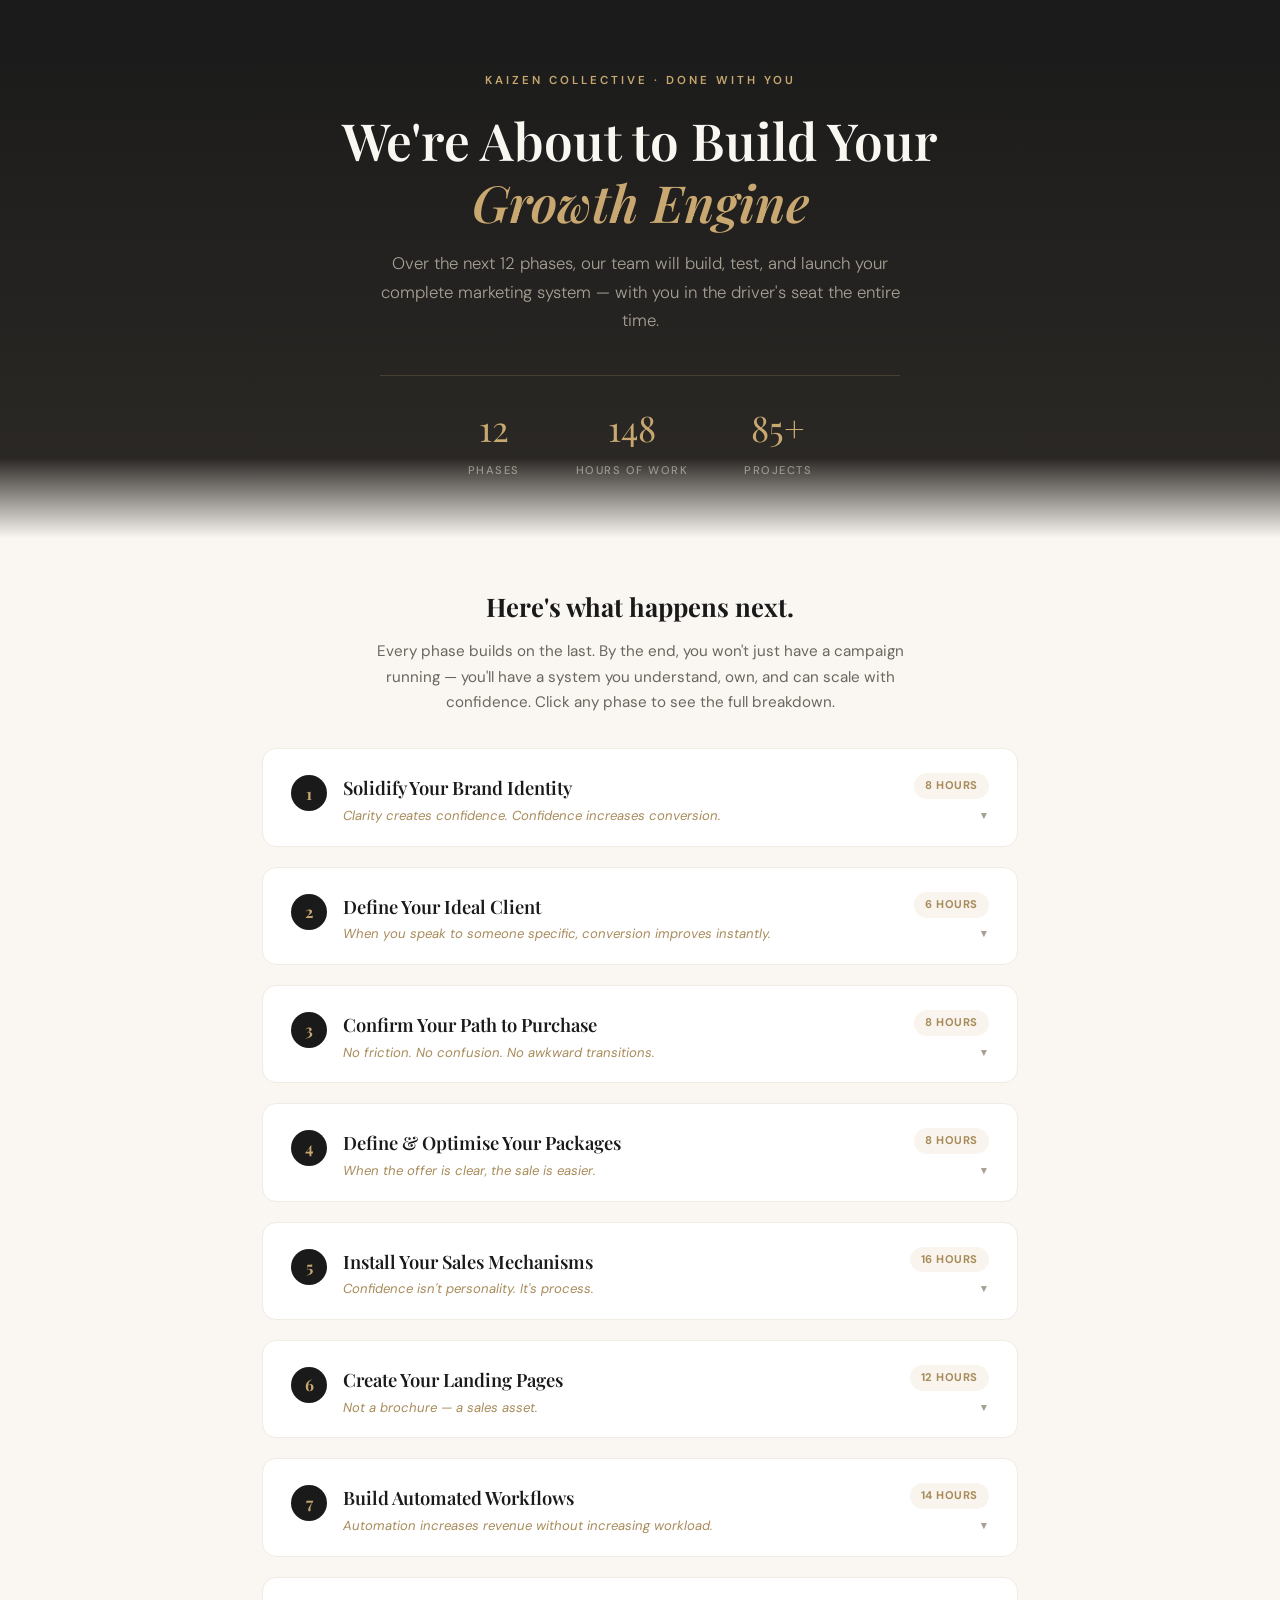
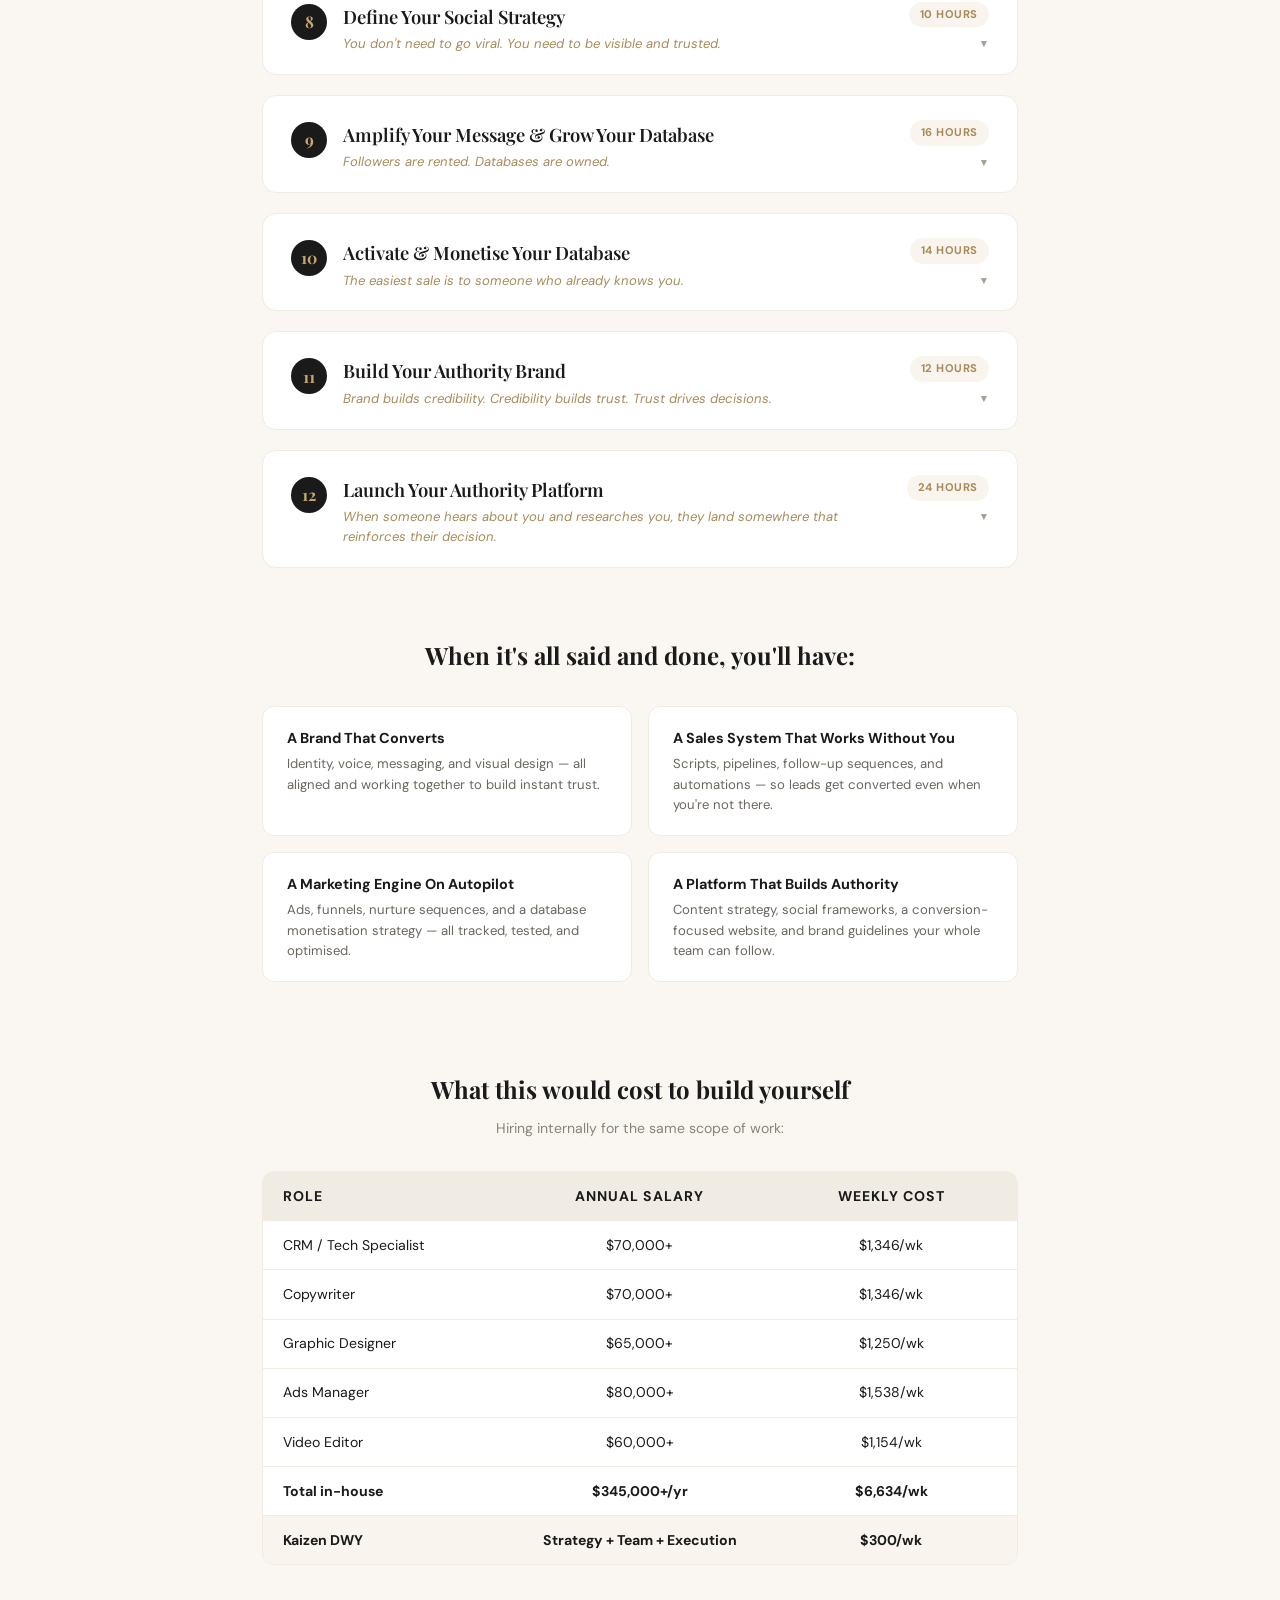
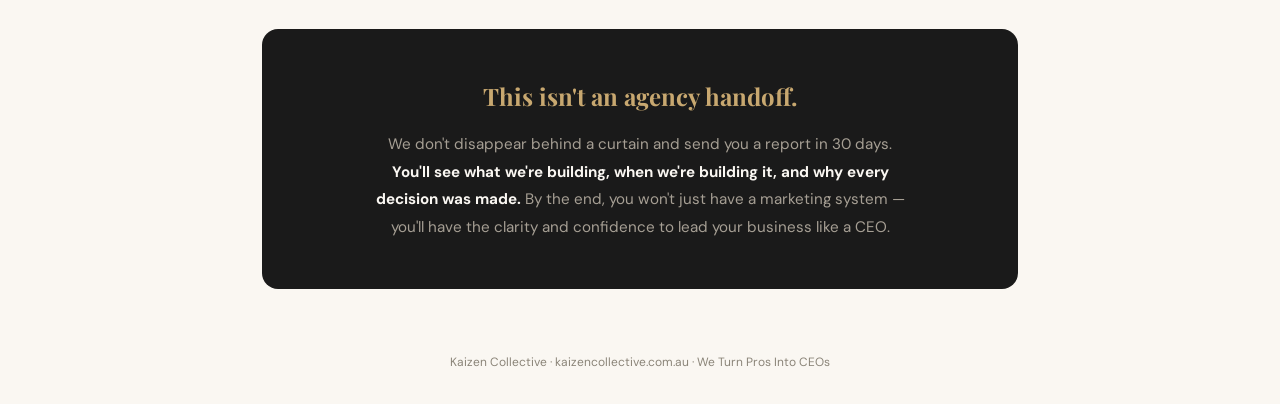
==== index.html @ 789f0803 "Initial commit: 12-phase onboarding welcome deck + internal checklist Client-facing welcome deck (in" ====
<!DOCTYPE html>
<html lang="en">
<head>
<meta charset="UTF-8">
<meta name="viewport" content="width=device-width, initial-scale=1.0">
<title>Your Growth Engine — Kaizen Collective</title>
<style>
  @import url('https://fonts.googleapis.com/css2?family=Playfair+Display:ital,wght@0,400;0,500;0,600;0,700;1,400;1,500&family=DM+Sans:wght@300;400;500;600;700&display=swap');

  :root {
    --cream: #FAF7F2;
    --cream-dark: #F0EBE3;
    --ink: #1A1A1A;
    --ink-soft: #2D2A26;
    --gold: #C8A870;
    --gold-dark: #A88B5A;
    --gold-light: #E8D5B5;
    --gold-glow: rgba(200, 168, 112, 0.12);
    --green: #2D6A4F;
    --green-light: #E8F5E9;
    --blue: #2C5F8A;
    --blue-light: #E3F2FD;
    --purple: #6B4C9A;
    --purple-light: #F3E8FF;
    --orange: #D4740E;
    --orange-light: #FFF3E0;
    --gray-300: #C9C3B8;
    --gray-400: #A69F94;
    --gray-500: #8A8478;
    --gray-600: #6B665E;
    --white: #FFFFFF;
  }

  * { margin: 0; padding: 0; box-sizing: border-box; }

  body {
    font-family: 'DM Sans', sans-serif;
    background: var(--cream);
    color: var(--ink);
    line-height: 1.6;
    -webkit-font-smoothing: antialiased;
  }

  /* ─── HERO ─── */
  .hero {
    padding: 4.5rem 2rem 3.5rem;
    text-align: center;
    background: linear-gradient(180deg, var(--ink) 0%, var(--ink-soft) 100%);
    color: var(--cream);
    position: relative;
    overflow: hidden;
  }

  .hero::after {
    content: '';
    position: absolute;
    bottom: 0;
    left: 0;
    right: 0;
    height: 80px;
    background: linear-gradient(180deg, transparent, var(--cream));
  }

  .hero-eyebrow {
    font-size: 0.72rem;
    letter-spacing: 3px;
    text-transform: uppercase;
    color: var(--gold);
    font-weight: 600;
    margin-bottom: 1.25rem;
  }

  .hero h1 {
    font-family: 'Playfair Display', serif;
    font-size: clamp(2rem, 5vw, 3.2rem);
    font-weight: 600;
    line-height: 1.2;
    margin-bottom: 1rem;
    max-width: 700px;
    margin-left: auto;
    margin-right: auto;
  }

  .hero h1 em {
    font-style: italic;
    color: var(--gold);
  }

  .hero-sub {
    font-size: 1.05rem;
    color: var(--gray-400);
    max-width: 560px;
    margin: 0 auto 2.5rem;
    line-height: 1.7;
    font-weight: 300;
  }

  .hero-stats {
    display: flex;
    justify-content: center;
    gap: 3.5rem;
    padding-top: 1.5rem;
    border-top: 1px solid rgba(200, 168, 112, 0.2);
    max-width: 520px;
    margin: 0 auto;
  }

  .hero-stat-number {
    font-family: 'Playfair Display', serif;
    font-size: 2.2rem;
    color: var(--gold);
    display: block;
  }

  .hero-stat-label {
    font-size: 0.7rem;
    text-transform: uppercase;
    letter-spacing: 1.5px;
    color: var(--gray-500);
    font-weight: 500;
  }

  /* ─── CONTAINER ─── */
  .container {
    max-width: 820px;
    margin: 0 auto;
    padding: 0 2rem;
  }

  /* ─── INTRO ─── */
  .intro {
    text-align: center;
    padding: 3rem 0 2rem;
  }

  .intro h2 {
    font-family: 'Playfair Display', serif;
    font-size: 1.6rem;
    margin-bottom: 0.75rem;
  }

  .intro p {
    color: var(--gray-600);
    font-size: 0.95rem;
    max-width: 580px;
    margin: 0 auto;
    line-height: 1.7;
  }

  /* ─── PHASE CARDS ─── */
  .phase-card {
    background: var(--white);
    border: 1px solid var(--cream-dark);
    border-radius: 14px;
    margin-bottom: 1.25rem;
    overflow: hidden;
    transition: border-color 0.2s;
  }

  .phase-card:hover {
    border-color: var(--gold-light);
  }

  .phase-header {
    display: flex;
    align-items: flex-start;
    gap: 1rem;
    padding: 1.5rem 1.75rem 1.25rem;
    cursor: pointer;
    user-select: none;
  }

  .phase-number {
    width: 36px;
    height: 36px;
    background: var(--ink);
    color: var(--gold);
    font-family: 'Playfair Display', serif;
    font-size: 1rem;
    font-weight: 700;
    border-radius: 50%;
    display: flex;
    align-items: center;
    justify-content: center;
    flex-shrink: 0;
    margin-top: 2px;
  }

  .phase-info { flex: 1; }

  .phase-title {
    font-family: 'Playfair Display', serif;
    font-size: 1.15rem;
    font-weight: 600;
    margin-bottom: 0.2rem;
  }

  .phase-focus {
    font-size: 0.82rem;
    color: var(--gold-dark);
    font-style: italic;
    line-height: 1.5;
  }

  .phase-meta-right {
    display: flex;
    flex-direction: column;
    align-items: flex-end;
    gap: 0.3rem;
    flex-shrink: 0;
  }

  .hours-badge {
    font-size: 0.7rem;
    font-weight: 700;
    letter-spacing: 0.5px;
    color: var(--gold-dark);
    background: var(--gold-glow);
    padding: 0.25rem 0.7rem;
    border-radius: 20px;
    white-space: nowrap;
  }

  .expand-arrow {
    font-size: 0.65rem;
    color: var(--gray-400);
    transition: transform 0.25s;
    margin-top: 0.25rem;
  }

  .phase-card.open .expand-arrow { transform: rotate(180deg); }

  .phase-body {
    display: none;
    padding: 0 1.75rem 1.5rem;
  }

  .phase-card.open .phase-body { display: block; }

  .phase-divider {
    height: 1px;
    background: var(--cream-dark);
    margin-bottom: 1.25rem;
  }

  .quad-grid {
    display: grid;
    grid-template-columns: 1fr 1fr;
    gap: 1rem;
  }

  .quad-box {
    padding: 1rem 1.15rem;
    border-radius: 10px;
    font-size: 0.84rem;
    line-height: 1.6;
  }

  .quad-box h4 {
    font-size: 0.68rem;
    letter-spacing: 1.5px;
    text-transform: uppercase;
    font-weight: 700;
    margin-bottom: 0.5rem;
    display: flex;
    align-items: center;
    gap: 0.4rem;
  }

  .quad-box ul {
    list-style: none;
    display: flex;
    flex-direction: column;
    gap: 0.35rem;
  }

  .quad-box li {
    display: flex;
    gap: 0.5rem;
    align-items: flex-start;
  }

  .quad-box li::before {
    content: '—';
    flex-shrink: 0;
    margin-top: 0;
  }

  .quad-outcome {
    background: var(--green-light);
    border: 1px solid #C8E6C9;
  }

  .quad-outcome h4 { color: var(--green); }
  .quad-outcome li::before { color: var(--green); }

  .quad-need {
    background: var(--orange-light);
    border: 1px solid #FFE0B2;
  }

  .quad-need h4 { color: var(--orange); }
  .quad-need li::before { color: var(--orange); }

  .quad-do {
    background: var(--blue-light);
    border: 1px solid #BBDEFB;
  }

  .quad-do h4 { color: var(--blue); }
  .quad-do li::before { color: var(--blue); }

  .quad-get {
    background: var(--purple-light);
    border: 1px solid #E1BEE7;
  }

  .quad-get h4 { color: var(--purple); }
  .quad-get li::before { color: var(--purple); }

  /* ─── OUTCOMES ─── */
  .outcomes {
    padding: 3rem 0;
  }

  .outcomes h2 {
    font-family: 'Playfair Display', serif;
    font-size: 1.5rem;
    text-align: center;
    margin-bottom: 2rem;
  }

  .outcome-grid {
    display: grid;
    grid-template-columns: 1fr 1fr;
    gap: 1rem;
  }

  .outcome-card {
    background: var(--white);
    border: 1px solid var(--cream-dark);
    border-radius: 12px;
    padding: 1.25rem 1.5rem;
  }

  .outcome-title {
    font-weight: 700;
    font-size: 0.9rem;
    margin-bottom: 0.25rem;
  }

  .outcome-desc {
    font-size: 0.82rem;
    color: var(--gray-600);
    line-height: 1.55;
  }

  /* ─── COMPARISON ─── */
  .comparison {
    padding: 2.5rem 0 3rem;
  }

  .comparison h2 {
    font-family: 'Playfair Display', serif;
    font-size: 1.5rem;
    text-align: center;
    margin-bottom: 0.5rem;
  }

  .comparison-sub {
    text-align: center;
    color: var(--gray-500);
    font-size: 0.88rem;
    margin-bottom: 2rem;
  }

  .comparison-table {
    background: var(--white);
    border: 1px solid var(--cream-dark);
    border-radius: 12px;
    overflow: hidden;
  }

  .comp-row {
    display: grid;
    grid-template-columns: 1fr 1fr 1fr;
    border-bottom: 1px solid var(--cream-dark);
  }

  .comp-row:last-child { border-bottom: none; }

  .comp-header {
    font-weight: 700;
    font-size: 0.72rem;
    text-transform: uppercase;
    letter-spacing: 1px;
    background: var(--cream-dark);
  }

  .comp-cell {
    padding: 0.8rem 1.25rem;
    font-size: 0.88rem;
  }

  .comp-cell:not(:first-child) { text-align: center; }

  .comp-highlight {
    background: var(--gold-glow);
    font-weight: 600;
  }

  /* ─── PROMISE ─── */
  .promise {
    text-align: center;
    padding: 3rem 2rem;
    margin: 1rem 0 2rem;
    background: var(--ink);
    border-radius: 16px;
    color: var(--cream);
  }

  .promise h2 {
    font-family: 'Playfair Display', serif;
    font-size: 1.5rem;
    margin-bottom: 1rem;
    color: var(--gold);
  }

  .promise p {
    font-size: 0.95rem;
    max-width: 540px;
    margin: 0 auto;
    line-height: 1.8;
    color: var(--gray-400);
  }

  .promise strong { color: var(--cream); }

  .footer {
    text-align: center;
    padding: 2rem;
    font-size: 0.75rem;
    color: var(--gray-500);
  }

  @media (max-width: 640px) {
    .hero { padding: 3rem 1.5rem 2.5rem; }
    .hero-stats { gap: 1.5rem; }
    .container { padding: 0 1.25rem; }
    .phase-header { flex-wrap: wrap; padding: 1.25rem; }
    .phase-meta-right { flex-direction: row; align-items: center; margin-top: 0.5rem; }
    .phase-body { padding: 0 1.25rem 1.25rem; }
    .quad-grid { grid-template-columns: 1fr; }
    .outcome-grid { grid-template-columns: 1fr; }
    .comp-row { grid-template-columns: 1fr; }
    .comp-cell:not(:first-child) { text-align: left; }
    .comp-header { display: none; }
  }
</style>
</head>
<body>

<div class="hero">
  <div class="hero-eyebrow">Kaizen Collective &middot; Done With You</div>
  <h1>We're About to Build Your <em>Growth Engine</em></h1>
  <p class="hero-sub">Over the next 12 phases, our team will build, test, and launch your complete marketing system — with you in the driver's seat the entire time.</p>
  <div class="hero-stats">
    <div>
      <span class="hero-stat-number">12</span>
      <span class="hero-stat-label">Phases</span>
    </div>
    <div>
      <span class="hero-stat-number">148</span>
      <span class="hero-stat-label">Hours of Work</span>
    </div>
    <div>
      <span class="hero-stat-number">85+</span>
      <span class="hero-stat-label">Projects</span>
    </div>
  </div>
</div>

<div class="container">

<div class="intro">
  <h2>Here's what happens next.</h2>
  <p>Every phase builds on the last. By the end, you won't just have a campaign running — you'll have a system you understand, own, and can scale with confidence. Click any phase to see the full breakdown.</p>
</div>

<!-- PHASE 1 -->
<div class="phase-card" onclick="this.classList.toggle('open')">
  <div class="phase-header">
    <div class="phase-number">1</div>
    <div class="phase-info">
      <div class="phase-title">Solidify Your Brand Identity</div>
      <div class="phase-focus">Clarity creates confidence. Confidence increases conversion.</div>
    </div>
    <div class="phase-meta-right">
      <span class="hours-badge">8 HOURS</span>
      <span class="expand-arrow">&#9660;</span>
    </div>
  </div>
  <div class="phase-body">
    <div class="phase-divider"></div>
    <div class="quad-grid">
      <div class="quad-box quad-outcome">
        <h4>What You'll Achieve</h4>
        <ul>
          <li>Crystal clarity on what makes your brand different</li>
          <li>A consistent voice across every touchpoint</li>
          <li>Confidence to show up knowing everything feels like <em>you</em></li>
        </ul>
      </div>
      <div class="quad-box quad-need">
        <h4>What We Need From You</h4>
        <ul>
          <li>Attend the discovery call (90 mins)</li>
          <li>Share existing brand assets, content, and past marketing</li>
          <li>Review and sign off on the Brand Identity document</li>
        </ul>
      </div>
      <div class="quad-box quad-do">
        <h4>What We'll Do</h4>
        <ul>
          <li>Discovery call & business deep-dive</li>
          <li>Competitive positioning analysis</li>
          <li>Brand values & differentiators workshop</li>
          <li>Messaging framework & tone of voice development</li>
          <li>Brand identity document creation</li>
        </ul>
      </div>
      <div class="quad-box quad-get">
        <h4>What You'll Get</h4>
        <ul>
          <li>Brand Identity document</li>
          <li>Messaging framework</li>
          <li>Tone of voice guide</li>
        </ul>
      </div>
    </div>
  </div>
</div>

<!-- PHASE 2 -->
<div class="phase-card" onclick="this.classList.toggle('open')">
  <div class="phase-header">
    <div class="phase-number">2</div>
    <div class="phase-info">
      <div class="phase-title">Define Your Ideal Client</div>
      <div class="phase-focus">When you speak to someone specific, conversion improves instantly.</div>
    </div>
    <div class="phase-meta-right">
      <span class="hours-badge">6 HOURS</span>
      <span class="expand-arrow">&#9660;</span>
    </div>
  </div>
  <div class="phase-body">
    <div class="phase-divider"></div>
    <div class="quad-grid">
      <div class="quad-box quad-outcome">
        <h4>What You'll Achieve</h4>
        <ul>
          <li>Know exactly who you're talking to — and what makes them buy</li>
          <li>Stop wasting ad spend on the wrong people</li>
          <li>Every piece of content, copy, and offer speaks directly to your dream client</li>
        </ul>
      </div>
      <div class="quad-box quad-need">
        <h4>What We Need From You</h4>
        <ul>
          <li>Share insights on your best current clients</li>
          <li>Describe the people you love working with (and those you don't)</li>
          <li>Review the avatar document</li>
        </ul>
      </div>
      <div class="quad-box quad-do">
        <h4>What We'll Do</h4>
        <ul>
          <li>Current client base analysis</li>
          <li>Ideal client avatar deep-dive</li>
          <li>Buying triggers & objection mapping</li>
          <li>Client language & messaging bank</li>
          <li>Avatar document & team briefing</li>
        </ul>
      </div>
      <div class="quad-box quad-get">
        <h4>What You'll Get</h4>
        <ul>
          <li>Ideal Client Avatar document</li>
          <li>Messaging bank</li>
          <li>Buying triggers map</li>
        </ul>
      </div>
    </div>
  </div>
</div>

<!-- PHASE 3 -->
<div class="phase-card" onclick="this.classList.toggle('open')">
  <div class="phase-header">
    <div class="phase-number">3</div>
    <div class="phase-info">
      <div class="phase-title">Confirm Your Path to Purchase</div>
      <div class="phase-focus">No friction. No confusion. No awkward transitions.</div>
    </div>
    <div class="phase-meta-right">
      <span class="hours-badge">8 HOURS</span>
      <span class="expand-arrow">&#9660;</span>
    </div>
  </div>
  <div class="phase-body">
    <div class="phase-divider"></div>
    <div class="quad-grid">
      <div class="quad-box quad-outcome">
        <h4>What You'll Achieve</h4>
        <ul>
          <li>See every step a customer takes — and where you were losing them</li>
          <li>Remove the friction that's costing you conversions</li>
          <li>A journey that feels seamless from first touch to first sale</li>
        </ul>
      </div>
      <div class="quad-box quad-need">
        <h4>What We Need From You</h4>
        <ul>
          <li>Walk us through how someone currently finds and buys from you</li>
          <li>Share any pain points you've noticed in the process</li>
          <li>Approve the redesigned journey</li>
        </ul>
      </div>
      <div class="quad-box quad-do">
        <h4>What We'll Do</h4>
        <ul>
          <li>Current customer journey audit</li>
          <li>Touchpoint mapping (discovery → enquiry → booking → sale)</li>
          <li>Friction point identification & removal plan</li>
          <li>Journey redesign & documentation</li>
          <li>Implementation checklist & handover</li>
        </ul>
      </div>
      <div class="quad-box quad-get">
        <h4>What You'll Get</h4>
        <ul>
          <li>Customer journey map</li>
          <li>Friction points identified and addressed</li>
          <li>Implementation checklist</li>
        </ul>
      </div>
    </div>
  </div>
</div>

<!-- PHASE 4 -->
<div class="phase-card" onclick="this.classList.toggle('open')">
  <div class="phase-header">
    <div class="phase-number">4</div>
    <div class="phase-info">
      <div class="phase-title">Define & Optimise Your Packages</div>
      <div class="phase-focus">When the offer is clear, the sale is easier.</div>
    </div>
    <div class="phase-meta-right">
      <span class="hours-badge">8 HOURS</span>
      <span class="expand-arrow">&#9660;</span>
    </div>
  </div>
  <div class="phase-body">
    <div class="phase-divider"></div>
    <div class="quad-grid">
      <div class="quad-box quad-outcome">
        <h4>What You'll Achieve</h4>
        <ul>
          <li>Offers that make sense — explained in one sentence</li>
          <li>Pricing that reflects your value and attracts the right clients</li>
          <li>Confidence on every sales conversation because your offer does the heavy lifting</li>
        </ul>
      </div>
      <div class="quad-box quad-need">
        <h4>What We Need From You</h4>
        <ul>
          <li>Current pricing and package details</li>
          <li>Feedback on what's selling well vs. what's confusing people</li>
          <li>Approve the redesigned offer structure</li>
        </ul>
      </div>
      <div class="quad-box quad-do">
        <h4>What We'll Do</h4>
        <ul>
          <li>Current offer audit & pricing analysis</li>
          <li>Value stack redesign</li>
          <li>Pricing strategy & tier structure</li>
          <li>Package copy & sales descriptions</li>
          <li>Sales collateral update</li>
        </ul>
      </div>
      <div class="quad-box quad-get">
        <h4>What You'll Get</h4>
        <ul>
          <li>Optimised package pricing document</li>
          <li>Updated sales collateral</li>
          <li>Value stack documentation</li>
        </ul>
      </div>
    </div>
  </div>
</div>

<!-- PHASE 5 -->
<div class="phase-card" onclick="this.classList.toggle('open')">
  <div class="phase-header">
    <div class="phase-number">5</div>
    <div class="phase-info">
      <div class="phase-title">Install Your Sales Mechanisms</div>
      <div class="phase-focus">Confidence isn't personality. It's process.</div>
    </div>
    <div class="phase-meta-right">
      <span class="hours-badge">16 HOURS</span>
      <span class="expand-arrow">&#9660;</span>
    </div>
  </div>
  <div class="phase-body">
    <div class="phase-divider"></div>
    <div class="quad-grid">
      <div class="quad-box quad-outcome">
        <h4>What You'll Achieve</h4>
        <ul>
          <li>No more dreading sales conversations</li>
          <li>Know exactly what to say, when to say it, and how to handle objections</li>
          <li>A repeatable process your team can follow — not just you</li>
        </ul>
      </div>
      <div class="quad-box quad-need">
        <h4>What We Need From You</h4>
        <ul>
          <li>Attend the sales training & role-play session</li>
          <li>Share your current sales process (even if informal)</li>
          <li>Common objections you hear</li>
          <li>Practice the scripts and give us feedback</li>
        </ul>
      </div>
      <div class="quad-box quad-do">
        <h4>What We'll Do</h4>
        <ul>
          <li>Sales process audit & gap analysis</li>
          <li>Primary sales mechanism design</li>
          <li>Sell By Chat (SBC) structure & scripts</li>
          <li>Discovery call framework & scripts</li>
          <li>Objection handling playbook</li>
          <li>Price presentation structure</li>
          <li>Follow-up sequences in CRM</li>
          <li>Sales pipeline & tracking setup</li>
          <li>Team training & role-play session</li>
        </ul>
      </div>
      <div class="quad-box quad-get">
        <h4>What You'll Get</h4>
        <ul>
          <li>Sales scripts (chat, call, follow-up)</li>
          <li>Objection handling playbook</li>
          <li>SBC framework</li>
          <li>CRM pipeline configured</li>
          <li>Follow-up sequences active</li>
        </ul>
      </div>
    </div>
  </div>
</div>

<!-- PHASE 6 -->
<div class="phase-card" onclick="this.classList.toggle('open')">
  <div class="phase-header">
    <div class="phase-number">6</div>
    <div class="phase-info">
      <div class="phase-title">Create Your Landing Pages</div>
      <div class="phase-focus">Not a brochure — a sales asset.</div>
    </div>
    <div class="phase-meta-right">
      <span class="hours-badge">12 HOURS</span>
      <span class="expand-arrow">&#9660;</span>
    </div>
  </div>
  <div class="phase-body">
    <div class="phase-divider"></div>
    <div class="quad-grid">
      <div class="quad-box quad-outcome">
        <h4>What You'll Achieve</h4>
        <ul>
          <li>Pages that do the selling for you — 24/7</li>
          <li>Every visitor is guided toward one clear action</li>
          <li>A professional digital presence that builds instant trust</li>
        </ul>
      </div>
      <div class="quad-box quad-need">
        <h4>What We Need From You</h4>
        <ul>
          <li>Approve the wireframe and page structure</li>
          <li>Provide any photos, videos, or testimonials</li>
          <li>Review the final pages on mobile and desktop</li>
        </ul>
      </div>
      <div class="quad-box quad-do">
        <h4>What We'll Do</h4>
        <ul>
          <li>Landing page strategy & wireframe</li>
          <li>Conversion copy & messaging</li>
          <li>Page design & build in CRM</li>
          <li>Form & CRM integration</li>
          <li>Mobile optimisation & QA testing</li>
          <li>Client review & revisions</li>
        </ul>
      </div>
      <div class="quad-box quad-get">
        <h4>What You'll Get</h4>
        <ul>
          <li>Conversion-optimised landing pages (live)</li>
          <li>Forms integrated with your CRM</li>
          <li>QA tested across all devices</li>
        </ul>
      </div>
    </div>
  </div>
</div>

<!-- PHASE 7 -->
<div class="phase-card" onclick="this.classList.toggle('open')">
  <div class="phase-header">
    <div class="phase-number">7</div>
    <div class="phase-info">
      <div class="phase-title">Build Automated Workflows</div>
      <div class="phase-focus">Automation increases revenue without increasing workload.</div>
    </div>
    <div class="phase-meta-right">
      <span class="hours-badge">14 HOURS</span>
      <span class="expand-arrow">&#9660;</span>
    </div>
  </div>
  <div class="phase-body">
    <div class="phase-divider"></div>
    <div class="quad-grid">
      <div class="quad-box quad-outcome">
        <h4>What You'll Achieve</h4>
        <ul>
          <li>Leads get followed up instantly — even when you're asleep</li>
          <li>No one falls through the cracks again</li>
          <li>Your business feels like a big, well-run operation</li>
        </ul>
      </div>
      <div class="quad-box quad-need">
        <h4>What We Need From You</h4>
        <ul>
          <li>Confirm your preferred response times and messaging tone</li>
          <li>Approve the automation sequences</li>
          <li>Test a few bookings to verify everything works</li>
        </ul>
      </div>
      <div class="quad-box quad-do">
        <h4>What We'll Do</h4>
        <ul>
          <li>Automation strategy & workflow mapping</li>
          <li>Instant enquiry response sequence</li>
          <li>Appointment reminder workflows</li>
          <li>Follow-up & re-engagement sequences</li>
          <li>Pipeline stage automations</li>
          <li>Internal team notifications</li>
          <li>End-to-end testing & QA</li>
        </ul>
      </div>
      <div class="quad-box quad-get">
        <h4>What You'll Get</h4>
        <ul>
          <li>All automations live in your CRM</li>
          <li>Response times under 5 minutes</li>
          <li>Every workflow tested end-to-end</li>
        </ul>
      </div>
    </div>
  </div>
</div>

<!-- PHASE 8 -->
<div class="phase-card" onclick="this.classList.toggle('open')">
  <div class="phase-header">
    <div class="phase-number">8</div>
    <div class="phase-info">
      <div class="phase-title">Define Your Social Strategy</div>
      <div class="phase-focus">You don't need to go viral. You need to be visible and trusted.</div>
    </div>
    <div class="phase-meta-right">
      <span class="hours-badge">10 HOURS</span>
      <span class="expand-arrow">&#9660;</span>
    </div>
  </div>
  <div class="phase-body">
    <div class="phase-divider"></div>
    <div class="quad-grid">
      <div class="quad-box quad-outcome">
        <h4>What You'll Achieve</h4>
        <ul>
          <li>Know exactly what to post, when, and why</li>
          <li>Content that builds authority — not just fills a feed</li>
          <li>A repeatable system so content creation stops being chaotic</li>
        </ul>
      </div>
      <div class="quad-box quad-need">
        <h4>What We Need From You</h4>
        <ul>
          <li>Share what content has worked or felt right in the past</li>
          <li>Record raw footage or stories when prompted</li>
          <li>Approve the content plan</li>
        </ul>
      </div>
      <div class="quad-box quad-do">
        <h4>What We'll Do</h4>
        <ul>
          <li>Content audit & platform analysis</li>
          <li>Content pillars & messaging angles</li>
          <li>Reel script frameworks</li>
          <li>Carousel script frameworks</li>
          <li>Authority positioning content plan</li>
          <li>First content batch creation</li>
        </ul>
      </div>
      <div class="quad-box quad-get">
        <h4>What You'll Get</h4>
        <ul>
          <li>Content pillars documented</li>
          <li>Reel & carousel script frameworks</li>
          <li>First content batch ready to post</li>
        </ul>
      </div>
    </div>
  </div>
</div>

<!-- PHASE 9 -->
<div class="phase-card" onclick="this.classList.toggle('open')">
  <div class="phase-header">
    <div class="phase-number">9</div>
    <div class="phase-info">
      <div class="phase-title">Amplify Your Message & Grow Your Database</div>
      <div class="phase-focus">Followers are rented. Databases are owned.</div>
    </div>
    <div class="phase-meta-right">
      <span class="hours-badge">16 HOURS</span>
      <span class="expand-arrow">&#9660;</span>
    </div>
  </div>
  <div class="phase-body">
    <div class="phase-divider"></div>
    <div class="quad-grid">
      <div class="quad-box quad-outcome">
        <h4>What You'll Achieve</h4>
        <ul>
          <li>Leads coming in consistently — not feast or famine</li>
          <li>Every dollar is tracked from ad to conversion</li>
          <li>A growing database of people who know, like, and trust you</li>
        </ul>
      </div>
      <div class="quad-box quad-need">
        <h4>What We Need From You</h4>
        <ul>
          <li>Meta Business Manager access (admin level)</li>
          <li>Approve ad creative and copy</li>
          <li>Approve campaign budget</li>
          <li>Record UGC content if needed (we'll send the script)</li>
        </ul>
      </div>
      <div class="quad-box quad-do">
        <h4>What We'll Do</h4>
        <ul>
          <li>Audience research & targeting strategy</li>
          <li>Competitor ad library analysis</li>
          <li>Ad creative briefing & production</li>
          <li>Ad copy variations (3-5 angles)</li>
          <li>Campaign structure & budget plan</li>
          <li>Pixel & tracking setup</li>
          <li>Campaign build & launch</li>
          <li>Initial optimisation (first 72 hours)</li>
        </ul>
      </div>
      <div class="quad-box quad-get">
        <h4>What You'll Get</h4>
        <ul>
          <li>Live campaign on Meta</li>
          <li>Pixel installed and verified</li>
          <li>Leads flowing into your CRM</li>
          <li>Performance dashboard</li>
        </ul>
      </div>
    </div>
  </div>
</div>

<!-- PHASE 10 -->
<div class="phase-card" onclick="this.classList.toggle('open')">
  <div class="phase-header">
    <div class="phase-number">10</div>
    <div class="phase-info">
      <div class="phase-title">Activate & Monetise Your Database</div>
      <div class="phase-focus">The easiest sale is to someone who already knows you.</div>
    </div>
    <div class="phase-meta-right">
      <span class="hours-badge">14 HOURS</span>
      <span class="expand-arrow">&#9660;</span>
    </div>
  </div>
  <div class="phase-body">
    <div class="phase-divider"></div>
    <div class="quad-grid">
      <div class="quad-box quad-outcome">
        <h4>What You'll Achieve</h4>
        <ul>
          <li>Revenue from your existing database — without running a single ad</li>
          <li>Past leads and clients re-engaged and buying again</li>
          <li>A promotion machine you can activate any time</li>
        </ul>
      </div>
      <div class="quad-box quad-need">
        <h4>What We Need From You</h4>
        <ul>
          <li>Access to your existing contact/email list</li>
          <li>Approve the nurture and re-engagement sequences</li>
          <li>Share any upcoming promotions or events</li>
        </ul>
      </div>
      <div class="quad-box quad-do">
        <h4>What We'll Do</h4>
        <ul>
          <li>Database audit & segmentation</li>
          <li>Nurture sequence strategy</li>
          <li>Authority email framework build</li>
          <li>Re-engagement campaign design</li>
          <li>Launch campaign template</li>
          <li>Promotional sequence build</li>
          <li>Segmented messaging setup</li>
          <li>Tracking & performance dashboard</li>
        </ul>
      </div>
      <div class="quad-box quad-get">
        <h4>What You'll Get</h4>
        <ul>
          <li>Nurture sequences active</li>
          <li>Re-engagement campaigns live</li>
          <li>Launch campaign template (reusable)</li>
          <li>Revenue tracked from database campaigns</li>
        </ul>
      </div>
    </div>
  </div>
</div>

<!-- PHASE 11 -->
<div class="phase-card" onclick="this.classList.toggle('open')">
  <div class="phase-header">
    <div class="phase-number">11</div>
    <div class="phase-info">
      <div class="phase-title">Build Your Authority Brand</div>
      <div class="phase-focus">Brand builds credibility. Credibility builds trust. Trust drives decisions.</div>
    </div>
    <div class="phase-meta-right">
      <span class="hours-badge">12 HOURS</span>
      <span class="expand-arrow">&#9660;</span>
    </div>
  </div>
  <div class="phase-body">
    <div class="phase-divider"></div>
    <div class="quad-grid">
      <div class="quad-box quad-outcome">
        <h4>What You'll Achieve</h4>
        <ul>
          <li>When people research you, everything reinforces their decision to work with you</li>
          <li>A visual identity that matches the quality of your service</li>
          <li>Consistency across every channel and touchpoint</li>
        </ul>
      </div>
      <div class="quad-box quad-need">
        <h4>What We Need From You</h4>
        <ul>
          <li>Feedback on visual direction (colours, style, feel)</li>
          <li>Approve the brand guidelines</li>
          <li>Brief your team on the new standards</li>
        </ul>
      </div>
      <div class="quad-box quad-do">
        <h4>What We'll Do</h4>
        <ul>
          <li>Brand positioning refinement</li>
          <li>Messaging framework finalisation</li>
          <li>Visual identity design (logo, colours, typography)</li>
          <li>Brand guidelines document</li>
          <li>Team alignment & brand briefing</li>
        </ul>
      </div>
      <div class="quad-box quad-get">
        <h4>What You'll Get</h4>
        <ul>
          <li>Complete brand guidelines document</li>
          <li>Visual identity applied across all channels</li>
          <li>Team briefing completed</li>
        </ul>
      </div>
    </div>
  </div>
</div>

<!-- PHASE 12 -->
<div class="phase-card" onclick="this.classList.toggle('open')">
  <div class="phase-header">
    <div class="phase-number">12</div>
    <div class="phase-info">
      <div class="phase-title">Launch Your Authority Platform</div>
      <div class="phase-focus">When someone hears about you and researches you, they land somewhere that reinforces their decision.</div>
    </div>
    <div class="phase-meta-right">
      <span class="hours-badge">24 HOURS</span>
      <span class="expand-arrow">&#9660;</span>
    </div>
  </div>
  <div class="phase-body">
    <div class="phase-divider"></div>
    <div class="quad-grid">
      <div class="quad-box quad-outcome">
        <h4>What You'll Achieve</h4>
        <ul>
          <li>A website that's not just informational — it's a conversion asset</li>
          <li>Every page designed to build trust and drive action</li>
          <li>SEO foundations so you're findable long after ads stop</li>
        </ul>
      </div>
      <div class="quad-box quad-need">
        <h4>What We Need From You</h4>
        <ul>
          <li>Content and imagery for key pages</li>
          <li>Approve wireframes and page structure</li>
          <li>Review and approve before go-live</li>
          <li>Domain and hosting access</li>
        </ul>
      </div>
      <div class="quad-box quad-do">
        <h4>What We'll Do</h4>
        <ul>
          <li>Website strategy & sitemap</li>
          <li>Wireframes & page structure</li>
          <li>Conversion copy for all pages</li>
          <li>Website design & build</li>
          <li>CRM & lead capture integration</li>
          <li>Mobile optimisation & cross-browser testing</li>
          <li>SEO setup & meta tags</li>
          <li>Client review & revisions</li>
          <li>Go live & post-launch monitoring</li>
        </ul>
      </div>
      <div class="quad-box quad-get">
        <h4>What You'll Get</h4>
        <ul>
          <li>Full website live and generating enquiries</li>
          <li>CRM integration active</li>
          <li>SEO fundamentals in place</li>
          <li>Ongoing monitoring for the first 2 weeks</li>
        </ul>
      </div>
    </div>
  </div>
</div>

<!-- OUTCOMES -->
<div class="outcomes">
  <h2>When it's all said and done, you'll have:</h2>
  <div class="outcome-grid">
    <div class="outcome-card">
      <div class="outcome-title">A Brand That Converts</div>
      <div class="outcome-desc">Identity, voice, messaging, and visual design — all aligned and working together to build instant trust.</div>
    </div>
    <div class="outcome-card">
      <div class="outcome-title">A Sales System That Works Without You</div>
      <div class="outcome-desc">Scripts, pipelines, follow-up sequences, and automations — so leads get converted even when you're not there.</div>
    </div>
    <div class="outcome-card">
      <div class="outcome-title">A Marketing Engine On Autopilot</div>
      <div class="outcome-desc">Ads, funnels, nurture sequences, and a database monetisation strategy — all tracked, tested, and optimised.</div>
    </div>
    <div class="outcome-card">
      <div class="outcome-title">A Platform That Builds Authority</div>
      <div class="outcome-desc">Content strategy, social frameworks, a conversion-focused website, and brand guidelines your whole team can follow.</div>
    </div>
  </div>
</div>

<!-- COMPARISON -->
<div class="comparison">
  <h2>What this would cost to build yourself</h2>
  <p class="comparison-sub">Hiring internally for the same scope of work:</p>
  <div class="comparison-table">
    <div class="comp-row comp-header">
      <div class="comp-cell">Role</div>
      <div class="comp-cell">Annual Salary</div>
      <div class="comp-cell">Weekly Cost</div>
    </div>
    <div class="comp-row">
      <div class="comp-cell">CRM / Tech Specialist</div>
      <div class="comp-cell">$70,000+</div>
      <div class="comp-cell">$1,346/wk</div>
    </div>
    <div class="comp-row">
      <div class="comp-cell">Copywriter</div>
      <div class="comp-cell">$70,000+</div>
      <div class="comp-cell">$1,346/wk</div>
    </div>
    <div class="comp-row">
      <div class="comp-cell">Graphic Designer</div>
      <div class="comp-cell">$65,000+</div>
      <div class="comp-cell">$1,250/wk</div>
    </div>
    <div class="comp-row">
      <div class="comp-cell">Ads Manager</div>
      <div class="comp-cell">$80,000+</div>
      <div class="comp-cell">$1,538/wk</div>
    </div>
    <div class="comp-row">
      <div class="comp-cell">Video Editor</div>
      <div class="comp-cell">$60,000+</div>
      <div class="comp-cell">$1,154/wk</div>
    </div>
    <div class="comp-row">
      <div class="comp-cell"><strong>Total in-house</strong></div>
      <div class="comp-cell"><strong>$345,000+/yr</strong></div>
      <div class="comp-cell"><strong>$6,634/wk</strong></div>
    </div>
    <div class="comp-row comp-highlight">
      <div class="comp-cell"><strong>Kaizen DWY</strong></div>
      <div class="comp-cell"><strong>Strategy + Team + Execution</strong></div>
      <div class="comp-cell"><strong>$300/wk</strong></div>
    </div>
  </div>
</div>

<!-- PROMISE -->
<div class="promise">
  <h2>This isn't an agency handoff.</h2>
  <p>We don't disappear behind a curtain and send you a report in 30 days. <strong>You'll see what we're building, when we're building it, and why every decision was made.</strong> By the end, you won't just have a marketing system — you'll have the clarity and confidence to lead your business like a CEO.</p>
</div>

</div>

<div class="footer">
  Kaizen Collective &middot; kaizencollective.com.au &middot; We Turn Pros Into CEOs
</div>

</body>
</html>
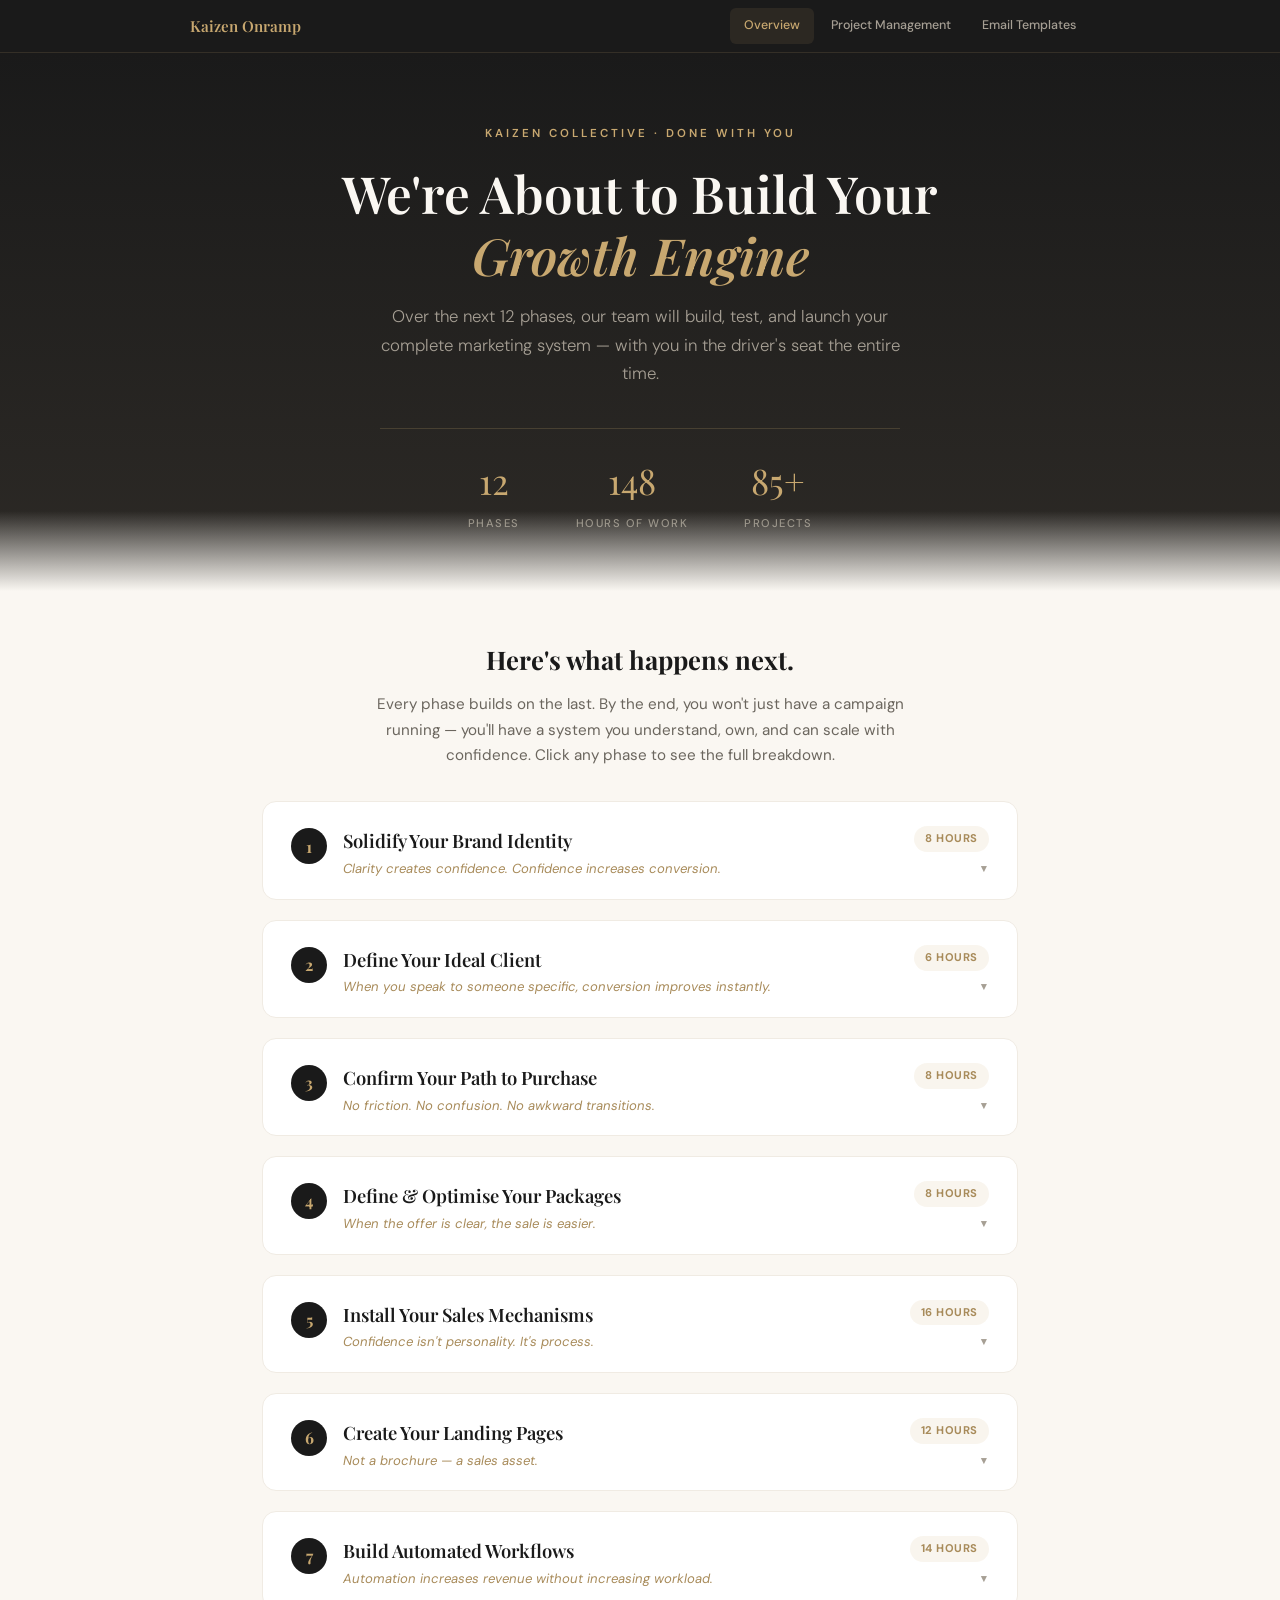
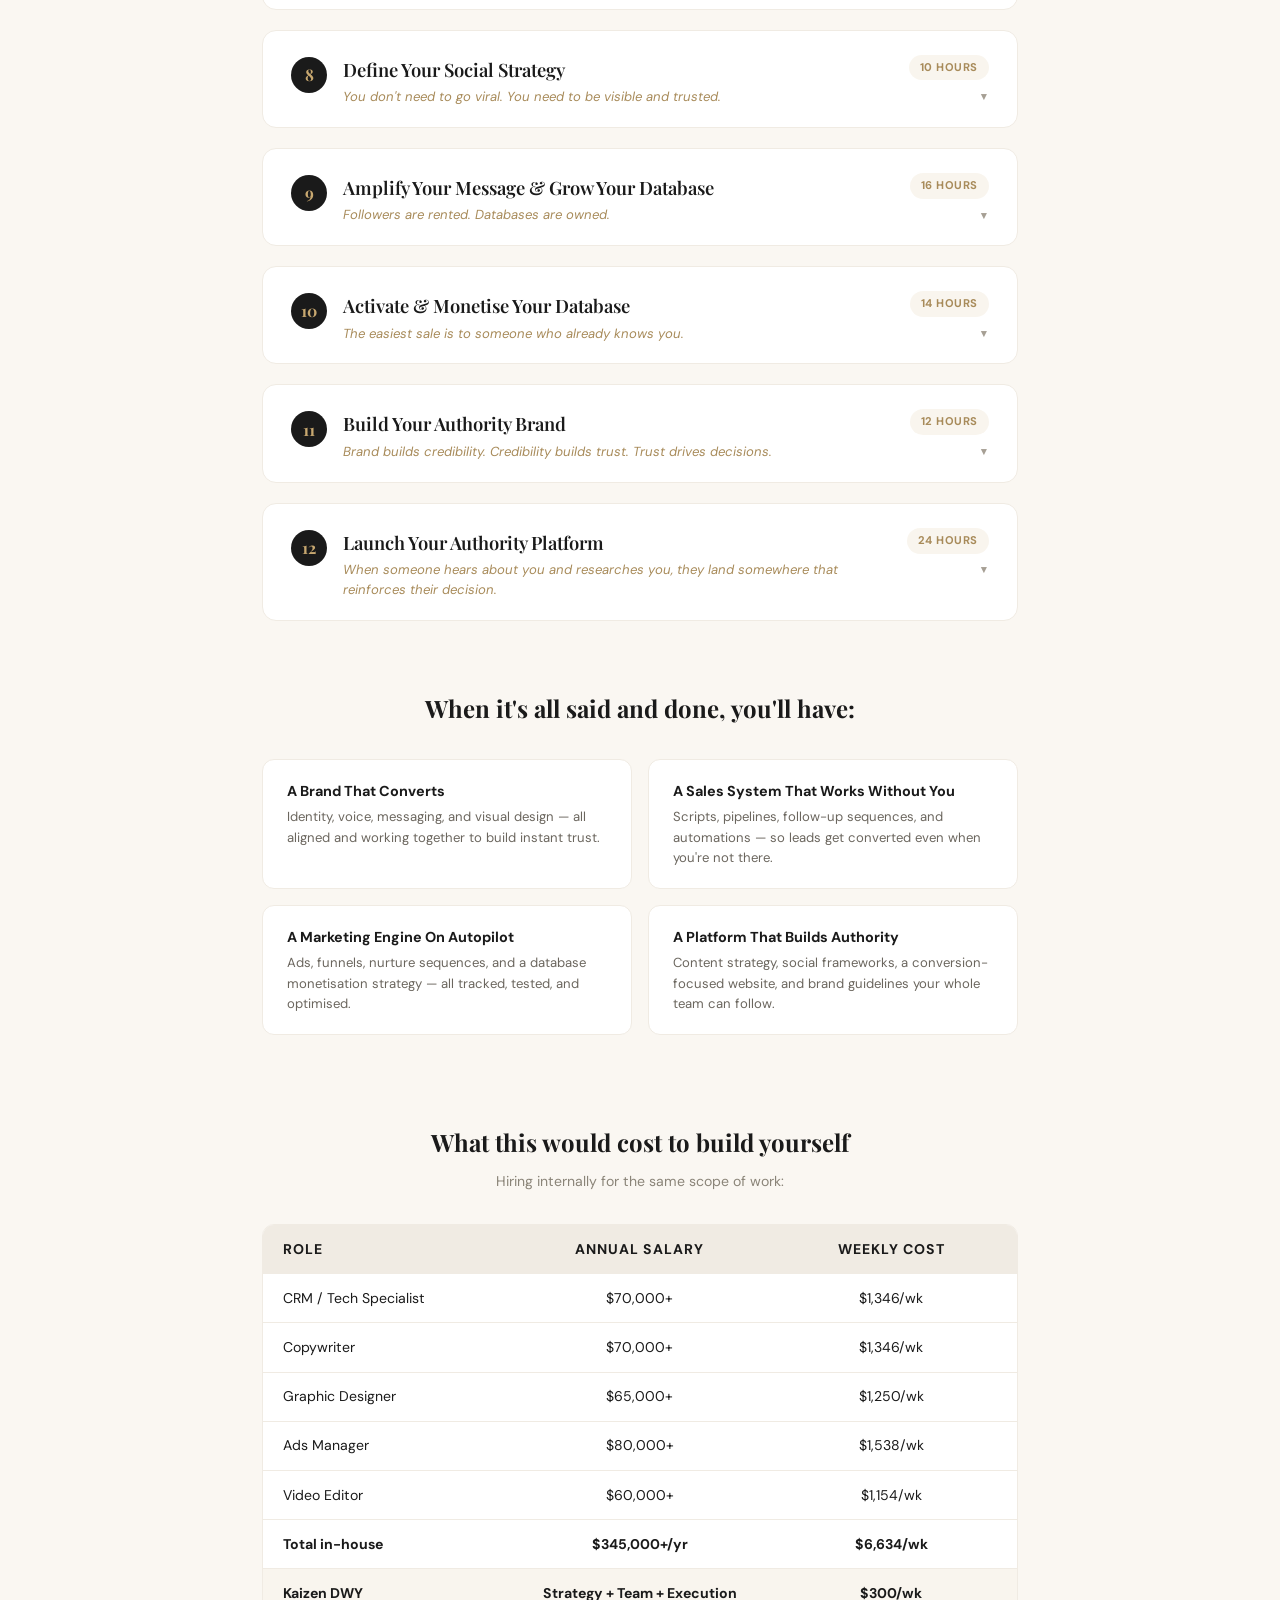
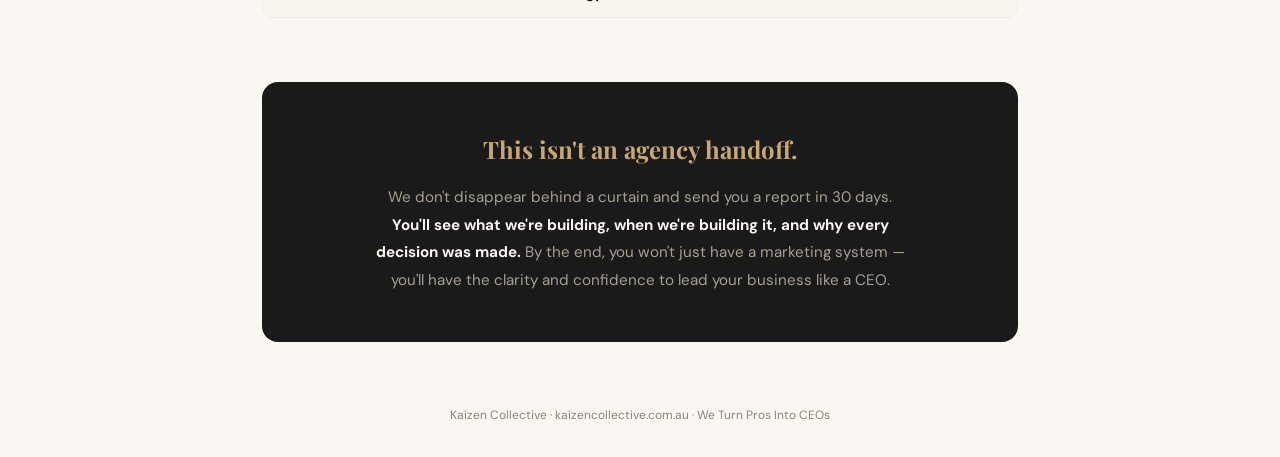
==== commit 34c79abc: "Add nav, email templates (5 emails), and project management placeholder - Shared nav component (nav." ====
--- a/index.html
+++ b/index.html
@@ -4,42 +4,10 @@
 <meta charset="UTF-8">
 <meta name="viewport" content="width=device-width, initial-scale=1.0">
 <title>Your Growth Engine — Kaizen Collective</title>
+<link rel="stylesheet" href="nav.css">
 <style>
-  @import url('https://fonts.googleapis.com/css2?family=Playfair+Display:ital,wght@0,400;0,500;0,600;0,700;1,400;1,500&family=DM+Sans:wght@300;400;500;600;700&display=swap');
-
-  :root {
-    --cream: #FAF7F2;
-    --cream-dark: #F0EBE3;
-    --ink: #1A1A1A;
-    --ink-soft: #2D2A26;
-    --gold: #C8A870;
-    --gold-dark: #A88B5A;
-    --gold-light: #E8D5B5;
-    --gold-glow: rgba(200, 168, 112, 0.12);
-    --green: #2D6A4F;
-    --green-light: #E8F5E9;
-    --blue: #2C5F8A;
-    --blue-light: #E3F2FD;
-    --purple: #6B4C9A;
-    --purple-light: #F3E8FF;
-    --orange: #D4740E;
-    --orange-light: #FFF3E0;
-    --gray-300: #C9C3B8;
-    --gray-400: #A69F94;
-    --gray-500: #8A8478;
-    --gray-600: #6B665E;
-    --white: #FFFFFF;
-  }
-
-  * { margin: 0; padding: 0; box-sizing: border-box; }
-
-  body {
-    font-family: 'DM Sans', sans-serif;
-    background: var(--cream);
-    color: var(--ink);
-    line-height: 1.6;
-    -webkit-font-smoothing: antialiased;
-  }
+
+  /* nav.css handles base styles */
 
   /* ─── HERO ─── */
   .hero {
@@ -460,6 +428,17 @@
 </head>
 <body>
 
+<nav class="top-nav">
+  <div class="top-nav-inner">
+    <a href="index.html" class="top-nav-brand">Kaizen Onramp</a>
+    <div class="top-nav-links">
+      <a href="index.html" class="top-nav-link active">Overview</a>
+      <a href="project-management.html" class="top-nav-link">Project Management</a>
+      <a href="emails.html" class="top-nav-link">Email Templates</a>
+    </div>
+  </div>
+</nav>
+
 <div class="hero">
   <div class="hero-eyebrow">Kaizen Collective &middot; Done With You</div>
   <h1>We're About to Build Your <em>Growth Engine</em></h1>
--- a/nav.css
+++ b/nav.css
@@ -0,0 +1,111 @@
+/* Shared navigation styles */
+@import url('https://fonts.googleapis.com/css2?family=Playfair+Display:ital,wght@0,400;0,500;0,600;0,700;1,400;1,500&family=DM+Sans:wght@300;400;500;600;700&display=swap');
+
+:root {
+  --cream: #FAF7F2;
+  --cream-dark: #F0EBE3;
+  --ink: #1A1A1A;
+  --ink-soft: #2D2A26;
+  --gold: #C8A870;
+  --gold-dark: #A88B5A;
+  --gold-light: #E8D5B5;
+  --gold-glow: rgba(200, 168, 112, 0.12);
+  --green: #2D6A4F;
+  --green-light: #E8F5E9;
+  --blue: #2C5F8A;
+  --blue-light: #E3F2FD;
+  --purple: #6B4C9A;
+  --purple-light: #F3E8FF;
+  --orange: #D4740E;
+  --orange-light: #FFF3E0;
+  --gray-300: #C9C3B8;
+  --gray-400: #A69F94;
+  --gray-500: #8A8478;
+  --gray-600: #6B665E;
+  --white: #FFFFFF;
+}
+
+* { margin: 0; padding: 0; box-sizing: border-box; }
+
+body {
+  font-family: 'DM Sans', sans-serif;
+  background: var(--cream);
+  color: var(--ink);
+  line-height: 1.6;
+  -webkit-font-smoothing: antialiased;
+}
+
+.top-nav {
+  position: sticky;
+  top: 0;
+  z-index: 100;
+  background: var(--ink);
+  border-bottom: 1px solid rgba(200, 168, 112, 0.15);
+  padding: 0 2rem;
+}
+
+.top-nav-inner {
+  max-width: 900px;
+  margin: 0 auto;
+  display: flex;
+  align-items: center;
+  gap: 2rem;
+  height: 52px;
+}
+
+.top-nav-brand {
+  font-family: 'Playfair Display', serif;
+  font-size: 0.95rem;
+  font-weight: 600;
+  color: var(--gold);
+  text-decoration: none;
+  white-space: nowrap;
+}
+
+.top-nav-links {
+  display: flex;
+  gap: 0.25rem;
+  margin-left: auto;
+}
+
+.top-nav-link {
+  font-size: 0.78rem;
+  font-weight: 500;
+  color: var(--gray-400);
+  text-decoration: none;
+  padding: 0.5rem 0.85rem;
+  border-radius: 6px;
+  transition: all 0.15s;
+  white-space: nowrap;
+}
+
+.top-nav-link:hover {
+  color: var(--cream);
+  background: rgba(255, 255, 255, 0.06);
+}
+
+.top-nav-link.active {
+  color: var(--gold);
+  background: rgba(200, 168, 112, 0.1);
+}
+
+.container {
+  max-width: 820px;
+  margin: 0 auto;
+  padding: 0 2rem;
+}
+
+.footer {
+  text-align: center;
+  padding: 2rem;
+  font-size: 0.75rem;
+  color: var(--gray-500);
+}
+
+@media (max-width: 640px) {
+  .top-nav { padding: 0 1rem; }
+  .top-nav-inner { gap: 0.75rem; }
+  .top-nav-brand { font-size: 0.85rem; }
+  .top-nav-link { font-size: 0.72rem; padding: 0.4rem 0.6rem; }
+  .container { padding: 0 1.25rem; }
+}
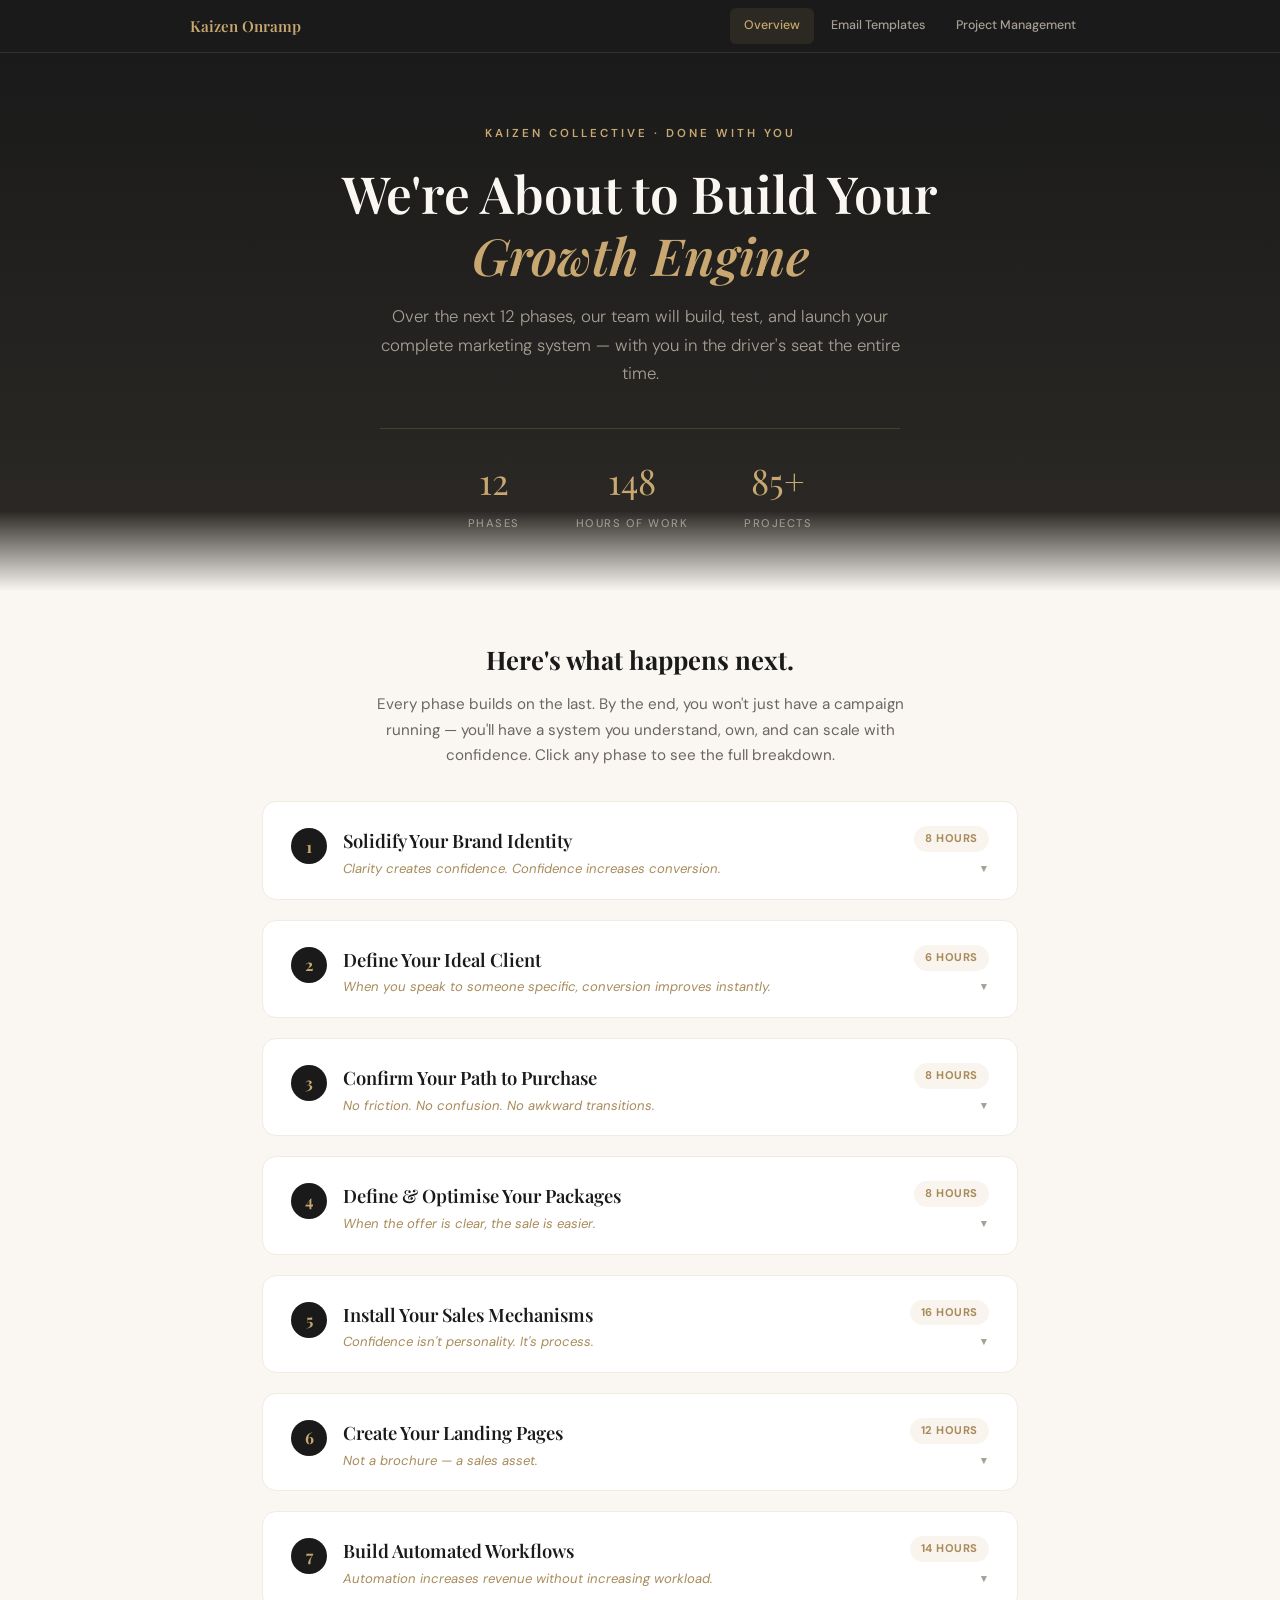
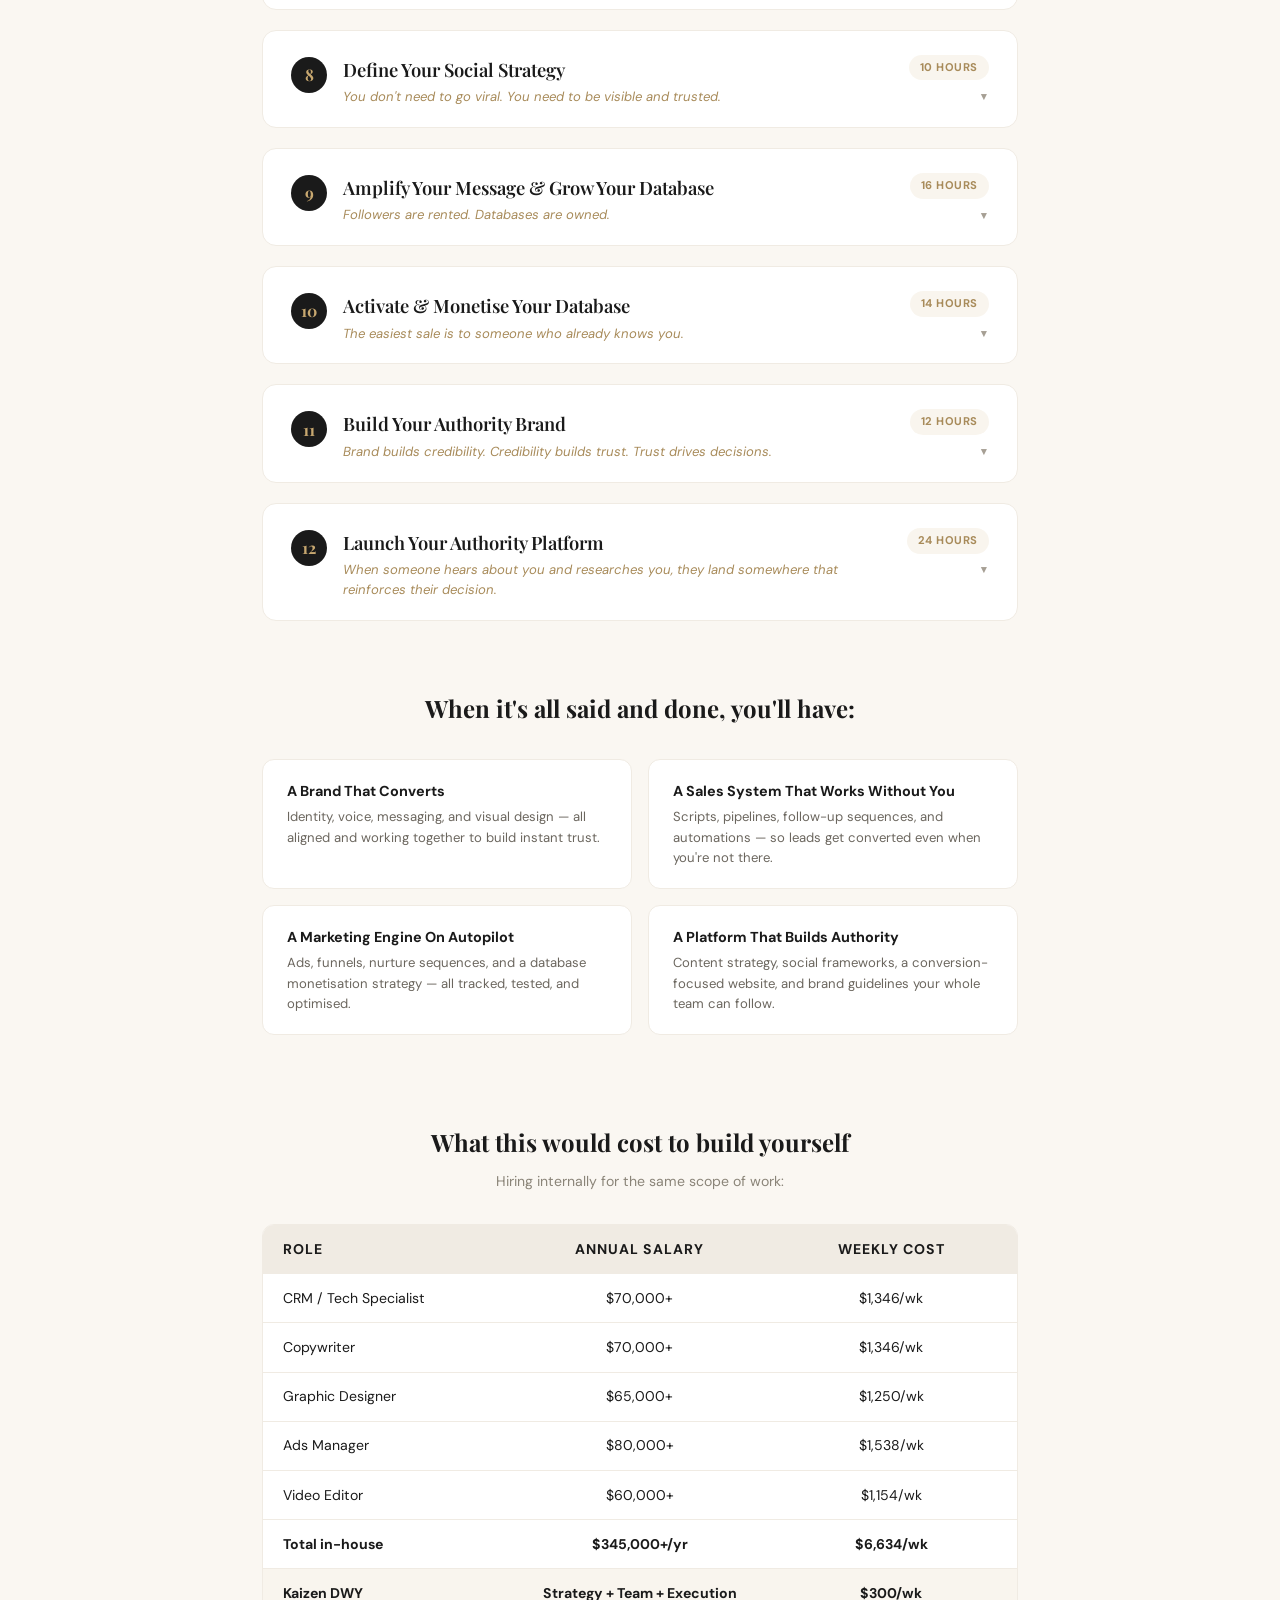
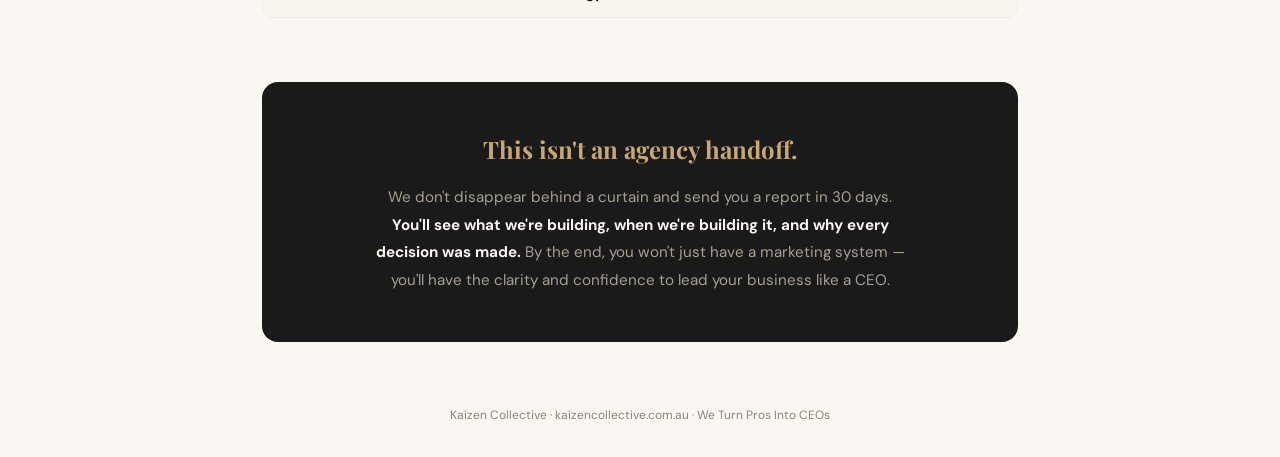
==== commit f73f0d4f: "Reorder nav (Overview | Email Templates | Project Management) + mobile optimisation - Nav order upda" ====
--- a/index.html
+++ b/index.html
@@ -412,17 +412,32 @@
   }
 
   @media (max-width: 640px) {
-    .hero { padding: 3rem 1.5rem 2.5rem; }
-    .hero-stats { gap: 1.5rem; }
-    .container { padding: 0 1.25rem; }
-    .phase-header { flex-wrap: wrap; padding: 1.25rem; }
-    .phase-meta-right { flex-direction: row; align-items: center; margin-top: 0.5rem; }
-    .phase-body { padding: 0 1.25rem 1.25rem; }
-    .quad-grid { grid-template-columns: 1fr; }
+    .hero { padding: 2.5rem 1.25rem 2rem; }
+    .hero h1 { font-size: 1.6rem; }
+    .hero-sub { font-size: 0.9rem; margin-bottom: 1.5rem; }
+    .hero-stats { gap: 1.5rem; flex-wrap: wrap; }
+    .intro h2 { font-size: 1.3rem; }
+    .intro p { font-size: 0.88rem; }
+    .phase-card { margin-bottom: 0.75rem; }
+    .phase-header { flex-wrap: wrap; padding: 1rem; gap: 0.75rem; }
+    .phase-number { width: 30px; height: 30px; font-size: 0.85rem; }
+    .phase-title { font-size: 1rem; }
+    .phase-focus { font-size: 0.78rem; }
+    .phase-meta-right { flex-direction: row; align-items: center; margin-top: 0; gap: 0.5rem; }
+    .phase-body { padding: 0 1rem 1rem; }
+    .quad-grid { grid-template-columns: 1fr; gap: 0.75rem; }
+    .quad-box { padding: 0.85rem 1rem; font-size: 0.82rem; }
+    .quad-box h4 { font-size: 0.65rem; }
     .outcome-grid { grid-template-columns: 1fr; }
-    .comp-row { grid-template-columns: 1fr; }
-    .comp-cell:not(:first-child) { text-align: left; }
-    .comp-header { display: none; }
+    .outcomes h2 { font-size: 1.3rem; }
+    .comparison h2 { font-size: 1.3rem; }
+    .comp-row { grid-template-columns: 1fr 1fr; }
+    .comp-header .comp-cell:first-child { display: none; }
+    .comp-cell { padding: 0.65rem 0.85rem; font-size: 0.8rem; }
+    .comp-cell:first-child { grid-column: 1 / -1; font-weight: 600; padding-bottom: 0.25rem; }
+    .promise { padding: 2rem 1.25rem; margin: 0.5rem 0 1.5rem; }
+    .promise h2 { font-size: 1.2rem; }
+    .promise p { font-size: 0.88rem; }
   }
 </style>
 </head>
@@ -433,8 +448,8 @@
     <a href="index.html" class="top-nav-brand">Kaizen Onramp</a>
     <div class="top-nav-links">
       <a href="index.html" class="top-nav-link active">Overview</a>
+      <a href="emails.html" class="top-nav-link">Email Templates</a>
       <a href="project-management.html" class="top-nav-link">Project Management</a>
-      <a href="emails.html" class="top-nav-link">Email Templates</a>
     </div>
   </div>
 </nav>
--- a/nav.css
+++ b/nav.css
@@ -103,9 +103,31 @@
 }
 
 @media (max-width: 640px) {
-  .top-nav { padding: 0 1rem; }
-  .top-nav-inner { gap: 0.75rem; }
-  .top-nav-brand { font-size: 0.85rem; }
-  .top-nav-link { font-size: 0.72rem; padding: 0.4rem 0.6rem; }
-  .container { padding: 0 1.25rem; }
+  .top-nav { padding: 0 0.75rem; }
+  .top-nav-inner {
+    gap: 0;
+    flex-wrap: wrap;
+    height: auto;
+    padding: 0.6rem 0;
+  }
+  .top-nav-brand {
+    font-size: 0.82rem;
+    width: 100%;
+    text-align: center;
+    padding-bottom: 0.4rem;
+    border-bottom: 1px solid rgba(200, 168, 112, 0.1);
+    margin-bottom: 0.35rem;
+  }
+  .top-nav-links {
+    width: 100%;
+    justify-content: center;
+    gap: 0.2rem;
+    margin-left: 0;
+  }
+  .top-nav-link {
+    font-size: 0.68rem;
+    padding: 0.35rem 0.55rem;
+  }
+  .container { padding: 0 1rem; }
+  .footer { padding: 1.5rem 1rem; }
 }
